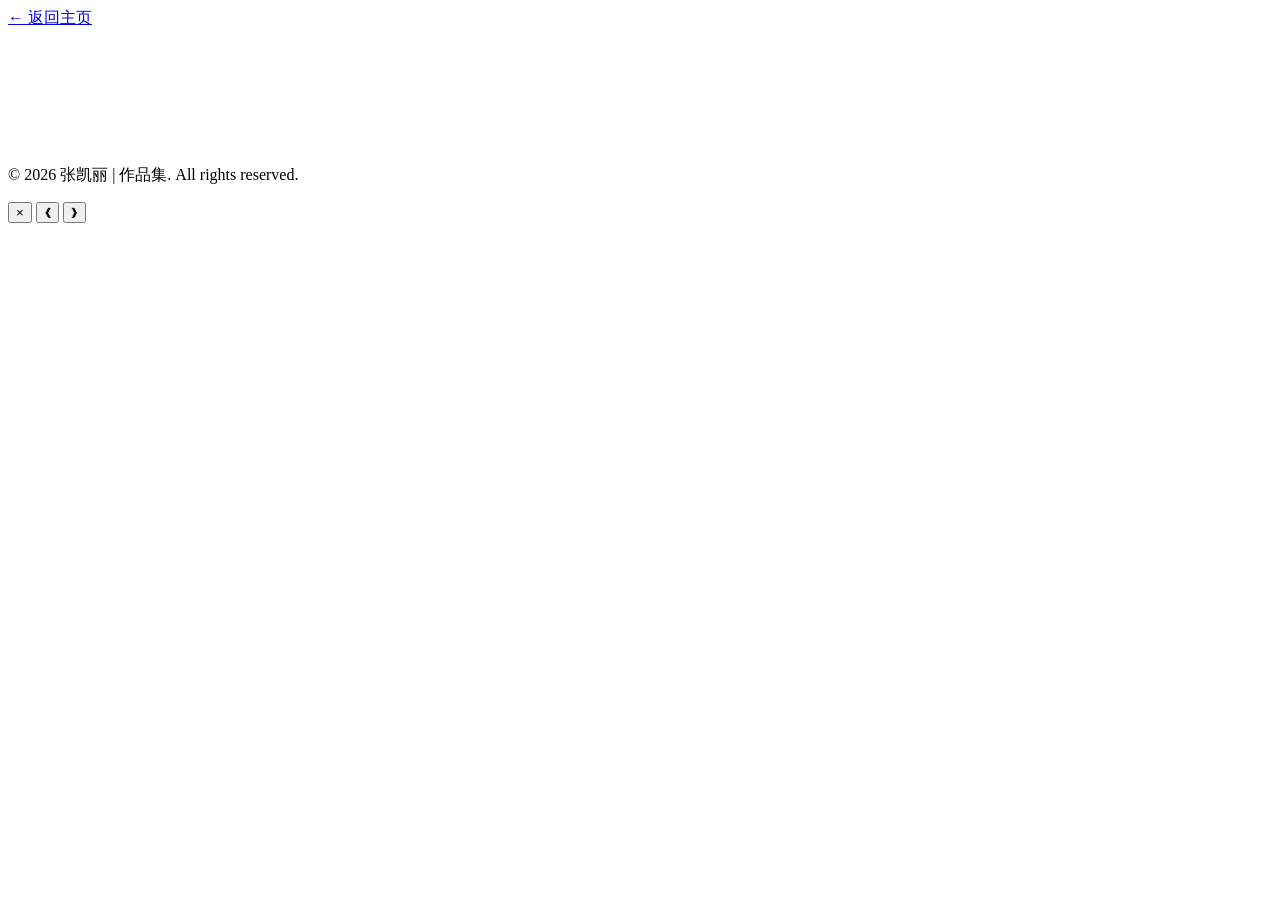
==== category.html @ 5b1434d6 "Add category.html" ====
<!DOCTYPE html>
<html lang="zh-CN">
<head>
<meta charset="UTF-8">
<meta name="viewport" content="width=device-width, initial-scale=1.0">
<title>作品集 | 分类详情</title>
<link rel="stylesheet" href="css/style.css">
</head>
<body>

<nav class="nav" id="nav">
  <div class="nav-inner">
    <a href="index.html" class="nav-back-btn" id="backLink">
      <span class="back-arrow">&#8592;</span>
      <span>返回主页</span>
    </a>
    <span id="categoryNavTitle" style="color:var(--text-secondary);font-size:0.9rem;letter-spacing:2px;"></span>
  </div>
</nav>

<section class="section" style="padding-top:120px;">
  <div class="section-inner">
    <div id="categoryHeader"></div>
    <div id="categoryContent"></div>
  </div>
</section>

<footer class="footer">
  <p>&copy; 2026 张凯丽 | 作品集. All rights reserved.</p>
</footer>

<!-- Lightbox Modal -->
<div class="modal-overlay" id="modal">
  <div class="modal-content" id="modalContent">
    <button class="modal-close" id="modalClose">&times;</button>
    <button class="modal-nav modal-prev" id="modalPrev">&#10094;</button>
    <button class="modal-nav modal-next" id="modalNext">&#10095;</button>
    <div id="modalMedia"></div>
    <div class="modal-info"><h3 id="modalTitle"></h3><p id="modalDesc"></p></div>
  </div>
</div>

<script src="js/data.js"></script>
<script src="js/category.js"></script>
</body>
</html>
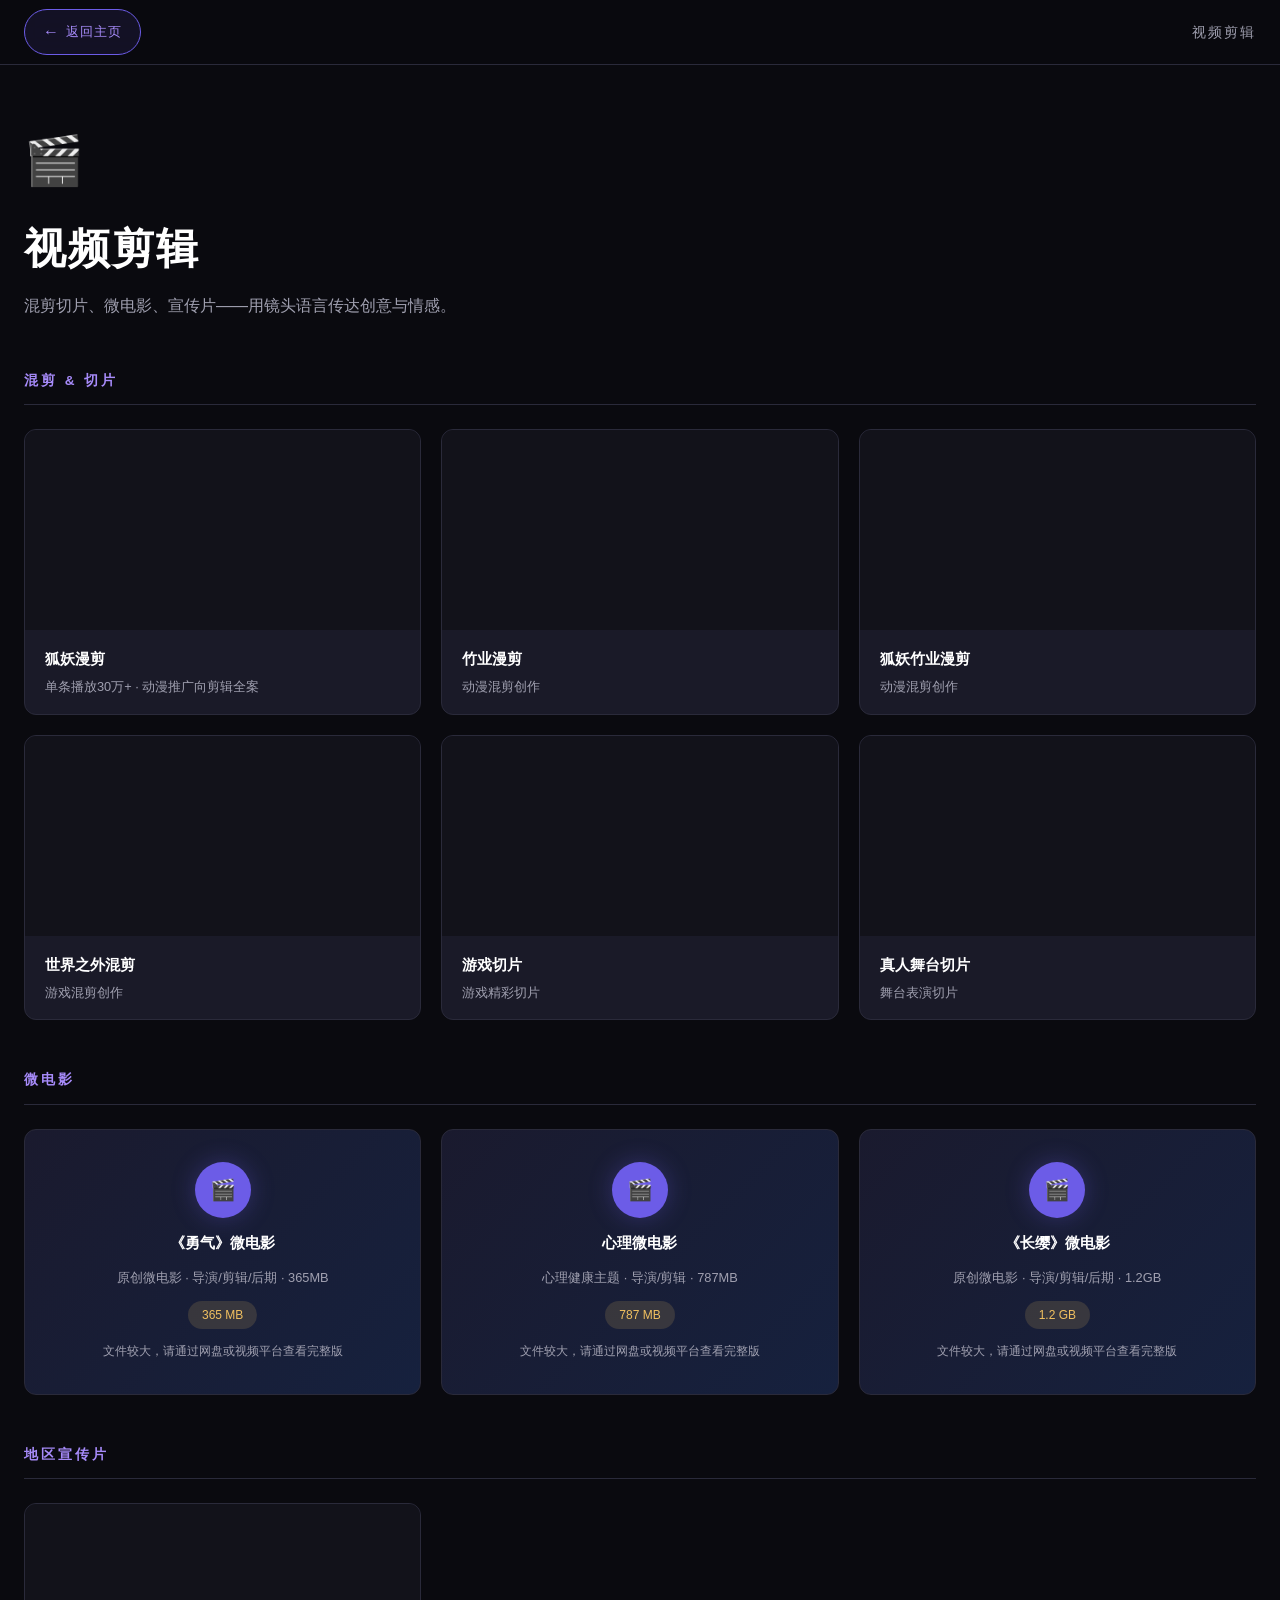
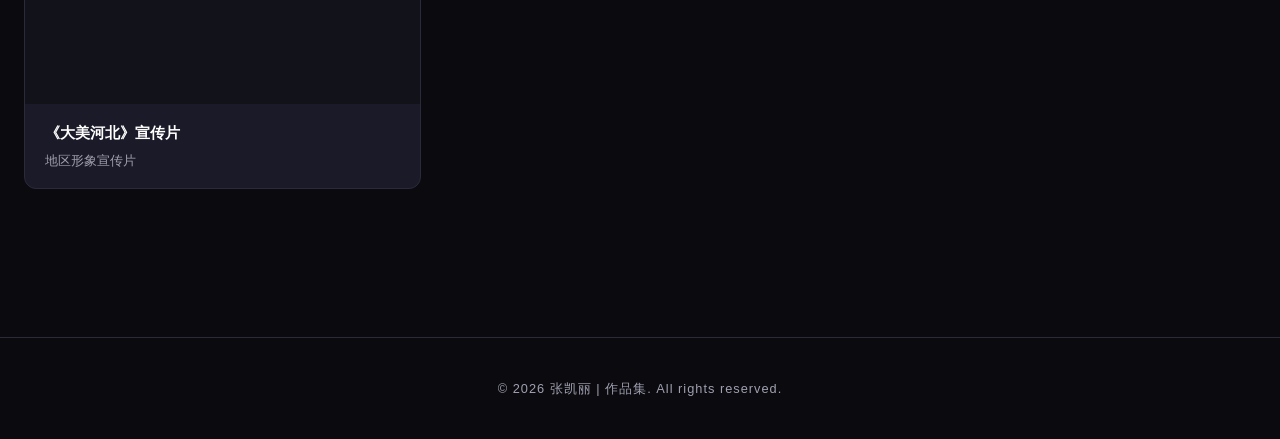
==== commit 16885934: "update category.html" ====
--- a/category.html
+++ b/category.html
@@ -42,5 +42,6 @@
 
 <script src="js/data.js"></script>
 <script src="js/category.js"></script>
+<script src="js/reveal.js"></script>
 </body>
 </html>
--- a/css/style.css
+++ b/css/style.css
@@ -0,0 +1,519 @@
+/* ========== Reset & Variables ========== */
+:root {
+  --bg: #0a0a0f;
+  --bg-secondary: #12121a;
+  --bg-card: #1a1a28;
+  --text: #e0e0e0;
+  --text-secondary: #a0a0b0;
+  --accent: #6c5ce7;
+  --accent-light: #a78bfa;
+  --accent-glow: rgba(108,92,231,0.3);
+  --gold: #f0c060;
+  --gold-glow: rgba(240,192,96,0.25);
+  --border: #2a2a3a;
+  --radius: 12px;
+  --radius-lg: 20px;
+  --transition: 0.3s cubic-bezier(0.4,0,0.2,1);
+  --font-cn: "PingFang SC","Microsoft YaHei","Noto Sans SC",sans-serif;
+  --font-display: "PingFang SC","Microsoft YaHei","Noto Serif SC",serif;
+  --max-width: 1280px;
+}
+
+*, *::before, *::after { box-sizing: border-box; margin: 0; padding: 0; }
+
+html { scroll-behavior: smooth; font-size: 16px; }
+
+body {
+  font-family: var(--font-cn);
+  background: var(--bg);
+  color: var(--text);
+  line-height: 1.7;
+  overflow-x: hidden;
+  -webkit-font-smoothing: antialiased;
+}
+
+::-webkit-scrollbar { width: 6px; }
+::-webkit-scrollbar-track { background: var(--bg); }
+::-webkit-scrollbar-thumb { background: var(--border); border-radius: 3px; }
+::-webkit-scrollbar-thumb:hover { background: var(--accent); }
+
+a { color: var(--accent-light); text-decoration: none; transition: var(--transition); }
+a:hover { color: var(--gold); }
+
+img { max-width: 100%; height: auto; display: block; }
+
+/* ========== Navigation ========== */
+.nav {
+  position: fixed; top: 0; left: 0; right: 0; z-index: 1000;
+  background: rgba(10,10,15,0.85); backdrop-filter: blur(20px);
+  border-bottom: 1px solid var(--border);
+  transition: var(--transition);
+}
+.nav-inner {
+  max-width: var(--max-width); margin: 0 auto;
+  padding: 0 24px; height: 64px;
+  display: flex; align-items: center; justify-content: space-between;
+}
+.nav-logo { font-size: 1.4rem; font-weight: 700; color: #fff; letter-spacing: 2px; }
+.nav-logo span { color: var(--accent-light); }
+.nav-links { display: flex; gap: 32px; list-style: none; }
+.nav-links a { color: var(--text-secondary); font-size: 0.9rem; font-weight: 500; letter-spacing: 1px; position: relative; }
+.nav-links a::after {
+  content: ''; position: absolute; bottom: -4px; left: 0; width: 0; height: 2px;
+  background: var(--accent-light); transition: width var(--transition);
+}
+.nav-links a:hover { color: #fff; }
+.nav-links a:hover::after { width: 100%; }
+.nav-toggle { display: none; background: none; border: none; color: #fff; font-size: 1.5rem; cursor: pointer; }
+
+/* ========== Hero ========== */
+.hero {
+  min-height: 100vh; display: flex; align-items: center; justify-content: center;
+  position: relative; overflow: hidden; padding: 120px 24px 80px;
+}
+.hero-bg {
+  position: absolute; top: 0; left: 0; right: 0; bottom: 0;
+  background: radial-gradient(ellipse at 30% 20%, var(--accent-glow) 0%, transparent 60%),
+              radial-gradient(ellipse at 70% 60%, var(--gold-glow) 0%, transparent 50%),
+              radial-gradient(ellipse at 50% 80%, rgba(108,92,231,0.08) 0%, transparent 40%);
+}
+.hero-particles { position: absolute; top: 0; left: 0; right: 0; bottom: 0; overflow: hidden; }
+.hero-particle {
+  position: absolute; width: 2px; height: 2px; background: var(--accent-light);
+  border-radius: 50%; animation: float 8s infinite ease-in-out; opacity: 0.4;
+}
+@keyframes float {
+  0%,100% { transform: translateY(0) translateX(0); }
+  25% { transform: translateY(-60px) translateX(20px); }
+  50% { transform: translateY(-20px) translateX(-20px); }
+  75% { transform: translateY(-80px) translateX(10px); }
+}
+.hero-content { position: relative; z-index: 1; text-align: center; max-width: 800px; }
+.hero-avatar {
+  width: 120px; height: 120px; border-radius: 50%; margin: 0 auto 32px;
+  background: linear-gradient(135deg, var(--accent), var(--accent-light));
+  display: flex; align-items: center; justify-content: center; font-size: 3rem;
+  box-shadow: 0 0 60px var(--accent-glow);
+}
+.hero h1 { font-size: clamp(2.4rem, 5vw, 3.8rem); font-weight: 800; color: #fff; letter-spacing: 4px; margin-bottom: 16px; }
+.hero h1 .highlight { background: linear-gradient(135deg, var(--accent-light), var(--gold)); -webkit-background-clip: text; -webkit-text-fill-color: transparent; }
+.hero .subtitle { font-size: 1.15rem; color: var(--text-secondary); letter-spacing: 6px; margin-bottom: 12px; font-weight: 300; }
+.hero .tagline { font-size: 1rem; color: var(--text-secondary); max-width: 560px; margin: 0 auto 40px; line-height: 1.8; }
+.hero-tags { display: flex; flex-wrap: wrap; gap: 12px; justify-content: center; margin-bottom: 48px; }
+.hero-tag {
+  display: inline-block;
+  padding: 8px 20px; border-radius: 100px; font-size: 0.85rem; letter-spacing: 1px;
+  background: var(--bg-card); border: 1px solid var(--border); color: var(--text-secondary);
+  transition: var(--transition); text-decoration: none;
+  -webkit-tap-highlight-color: transparent; outline: none;
+}
+.hero-tag:active {
+  background: var(--accent); color: #fff; border-color: var(--accent);
+  transform: scale(0.96);
+}
+.hero-tag:hover { border-color: var(--accent); color: var(--accent-light); transform: translateY(-2px); }
+.hero-scroll {
+  position: absolute; bottom: 40px; left: 50%; transform: translateX(-50%);
+  color: var(--text-secondary); font-size: 0.8rem; letter-spacing: 2px;
+  display: flex; flex-direction: column; align-items: center; gap: 8px; animation: bounce 2s infinite;
+}
+.hero-scroll::after { content: ''; width: 1px; height: 40px; background: var(--border); }
+@keyframes bounce { 0%,100% { transform: translateX(-50%) translateY(0); } 50% { transform: translateX(-50%) translateY(-10px); } }
+
+/* ========== Section Common ========== */
+.section { padding: 100px 24px; }
+.section-inner { max-width: var(--max-width); margin: 0 auto; }
+.section-label { font-size: 0.8rem; letter-spacing: 4px; color: var(--accent-light); text-transform: uppercase; margin-bottom: 8px; }
+.section-title { font-size: clamp(1.8rem, 3.5vw, 2.6rem); font-weight: 700; color: #fff; margin-bottom: 16px; letter-spacing: 2px; }
+.section-desc { color: var(--text-secondary); font-size: 1rem; max-width: 600px; margin-bottom: 56px; line-height: 1.8; }
+
+/* ========== Filter ========== */
+.filter-bar { display: flex; flex-wrap: wrap; gap: 10px; margin-bottom: 48px; }
+.filter-btn {
+  padding: 10px 24px; border-radius: 100px; font-size: 0.85rem;
+  background: transparent; border: 1px solid var(--border); color: var(--text-secondary);
+  cursor: pointer; transition: var(--transition); letter-spacing: 1px; font-family: var(--font-cn);
+}
+.filter-btn:hover, .filter-btn.active {
+  border-color: var(--accent); color: #fff; background: var(--accent);
+  box-shadow: 0 4px 20px var(--accent-glow);
+}
+
+/* ========== Portfolio Grid ========== */
+.portfolio-grid { display: grid; grid-template-columns: repeat(auto-fill, minmax(360px, 1fr)); gap: 24px; }
+.portfolio-card {
+  background: var(--bg-card); border: 1px solid var(--border); border-radius: var(--radius-lg);
+  overflow: hidden; cursor: pointer; transition: var(--transition); position: relative;
+}
+.portfolio-card:hover { border-color: var(--accent); transform: translateY(-6px); box-shadow: 0 20px 60px rgba(0,0,0,0.4); }
+.card-thumb { width: 100%; height: 220px; object-fit: cover; background: var(--bg-secondary); }
+.card-thumb-placeholder {
+  width: 100%; height: 220px; display: flex; align-items: center; justify-content: center;
+  background: linear-gradient(135deg, var(--bg-card), var(--bg-secondary));
+  font-size: 3rem; color: var(--border);
+}
+.card-body { padding: 20px 24px 24px; }
+.card-category { font-size: 0.75rem; letter-spacing: 2px; color: var(--accent-light); margin-bottom: 6px; text-transform: uppercase; }
+.card-title { font-size: 1.1rem; font-weight: 600; color: #fff; margin-bottom: 8px; }
+.card-desc { font-size: 0.85rem; color: var(--text-secondary); line-height: 1.6; display: -webkit-box; -webkit-line-clamp: 2; -webkit-box-orient: vertical; overflow: hidden; }
+.card-badge {
+  position: absolute; top: 16px; right: 16px; padding: 4px 12px; border-radius: 100px;
+  font-size: 0.7rem; letter-spacing: 1px; background: rgba(0,0,0,0.7); color: var(--gold);
+  backdrop-filter: blur(10px);
+}
+
+/* ========== Video Section ========== */
+.video-showcase { display: grid; grid-template-columns: repeat(auto-fill, minmax(400px, 1fr)); gap: 32px; }
+.video-card {
+  background: var(--bg-card); border: 1px solid var(--border); border-radius: var(--radius-lg);
+  overflow: hidden; transition: var(--transition);
+}
+.video-card:hover { border-color: var(--accent); }
+.video-card video { width: 100%; display: block; background: #000; border-radius: var(--radius-lg) var(--radius-lg) 0 0; }
+.video-info { padding: 20px 24px; }
+.video-info h3 { font-size: 1.05rem; font-weight: 600; color: #fff; margin-bottom: 6px; }
+.video-info p { font-size: 0.85rem; color: var(--text-secondary); }
+
+/* ========== Lightbox / Modal ========== */
+.modal-overlay {
+  position: fixed; top: 0; left: 0; right: 0; bottom: 0; z-index: 9999;
+  background: rgba(0,0,0,0.92); backdrop-filter: blur(8px);
+  display: flex; align-items: center; justify-content: center;
+  opacity: 0; pointer-events: none; transition: opacity var(--transition);
+}
+.modal-overlay.active { opacity: 1; pointer-events: auto; }
+.modal-content {
+  position: relative; max-width: 90vw; max-height: 90vh;
+  background: var(--bg-card); border: 1px solid var(--border); border-radius: var(--radius-lg);
+  overflow: hidden; display: flex; flex-direction: column;
+}
+.modal-content img, .modal-content video { max-width: 90vw; max-height: 75vh; object-fit: contain; }
+.modal-info { padding: 20px 28px; }
+.modal-info h3 { font-size: 1.2rem; color: #fff; margin-bottom: 6px; }
+.modal-info p { font-size: 0.9rem; color: var(--text-secondary); }
+.modal-close {
+  position: absolute; top: 12px; right: 16px; width: 40px; height: 40px;
+  border-radius: 50%; background: rgba(0,0,0,0.6); border: none; color: #fff;
+  font-size: 1.3rem; cursor: pointer; display: flex; align-items: center; justify-content: center;
+  transition: var(--transition); z-index: 10;
+}
+.modal-close:hover { background: var(--accent); }
+.modal-nav {
+  position: absolute; top: 50%; transform: translateY(-50%); width: 48px; height: 48px;
+  border-radius: 50%; background: rgba(0,0,0,0.6); border: none; color: #fff;
+  font-size: 1.5rem; cursor: pointer; display: flex; align-items: center; justify-content: center;
+  transition: var(--transition);
+}
+.modal-nav:hover { background: var(--accent); }
+.modal-prev { left: 16px; }
+.modal-next { right: 16px; }
+
+/* ========== Document Cards ========== */
+.doc-grid { display: grid; grid-template-columns: repeat(auto-fill, minmax(280px, 1fr)); gap: 20px; }
+.doc-card {
+  background: var(--bg-card); border: 1px solid var(--border); border-radius: var(--radius);
+  padding: 28px; transition: var(--transition); cursor: pointer; text-align: center;
+}
+.doc-card:hover { border-color: var(--accent); transform: translateY(-4px); box-shadow: 0 12px 40px rgba(0,0,0,0.3); }
+.doc-icon { font-size: 2.8rem; margin-bottom: 16px; }
+.doc-card h3 { font-size: 1rem; color: #fff; margin-bottom: 6px; }
+.doc-card p { font-size: 0.8rem; color: var(--text-secondary); }
+.doc-type { display: inline-block; padding: 3px 12px; border-radius: 100px; font-size: 0.7rem; letter-spacing: 1px; background: rgba(108,92,231,0.15); color: var(--accent-light); margin-top: 12px; }
+
+/* ========== Image Gallery ========== */
+.gallery { display: grid; grid-template-columns: repeat(auto-fill, minmax(240px, 1fr)); gap: 16px; }
+.gallery-item {
+  border-radius: var(--radius); overflow: hidden; cursor: pointer; position: relative;
+  aspect-ratio: 4/3; background: var(--bg-card); border: 1px solid var(--border);
+  transition: var(--transition);
+}
+.gallery-item:hover { border-color: var(--accent); transform: scale(1.03); z-index: 2; }
+.gallery-item img { width: 100%; height: 100%; object-fit: cover; }
+
+/* ========== Video Large Placeholder ========== */
+.video-placeholder {
+  background: linear-gradient(135deg, #1a1a2e, #16213e); border: 1px solid var(--border);
+  border-radius: var(--radius); padding: 40px 24px; text-align: center;
+  display: flex; flex-direction: column; align-items: center; gap: 16px;
+}
+.video-placeholder .play-icon {
+  width: 64px; height: 64px; border-radius: 50%; background: var(--accent);
+  display: flex; align-items: center; justify-content: center; font-size: 1.5rem;
+  box-shadow: 0 0 30px var(--accent-glow);
+}
+.video-placeholder h3 { color: #fff; font-size: 1rem; }
+.video-placeholder p { color: var(--text-secondary); font-size: 0.85rem; }
+.video-placeholder .size-tag {
+  padding: 4px 14px; border-radius: 100px; font-size: 0.75rem;
+  background: rgba(240,192,96,0.15); color: var(--gold);
+}
+
+/* ========== About ========== */
+.about-grid { display: grid; grid-template-columns: 1fr 1fr; gap: 60px; align-items: center; }
+.about-text p { color: var(--text-secondary); margin-bottom: 20px; font-size: 0.95rem; line-height: 1.9; }
+.about-text .highlight-text { color: var(--accent-light); font-weight: 500; }
+.skill-tags { display: flex; flex-wrap: wrap; gap: 10px; margin-top: 24px; }
+.skill-tag {
+  padding: 8px 18px; border-radius: 6px; font-size: 0.8rem; letter-spacing: 1px;
+  background: rgba(108,92,231,0.1); border: 1px solid rgba(108,92,231,0.25); color: var(--accent-light);
+}
+.about-stats { display: grid; grid-template-columns: 1fr 1fr; gap: 20px; }
+.stat-card {
+  background: var(--bg-card); border: 1px solid var(--border); border-radius: var(--radius);
+  padding: 32px 24px; text-align: center; transition: var(--transition);
+}
+.stat-card:hover { border-color: var(--accent); }
+.stat-number { font-size: 2.4rem; font-weight: 800; color: #fff; background: linear-gradient(135deg, var(--accent-light), var(--gold)); -webkit-background-clip: text; -webkit-text-fill-color: transparent; }
+.stat-label { font-size: 0.8rem; color: var(--text-secondary); margin-top: 4px; letter-spacing: 1px; }
+
+/* ========== Category Cards (Main Page) ========== */
+.category-grid {
+  display: grid;
+  grid-template-columns: repeat(3, 1fr);
+  gap: 24px;
+}
+.category-card {
+  background: var(--bg-card); border: 1px solid var(--border); border-radius: var(--radius-lg);
+  overflow: hidden; cursor: pointer; transition: var(--transition); position: relative;
+  display: flex; flex-direction: column; text-decoration: none; color: inherit;
+}
+.category-card:hover {
+  border-color: var(--accent); transform: translateY(-6px);
+  box-shadow: 0 20px 60px rgba(0,0,0,0.4);
+}
+.category-card-thumb {
+  width: 100%; height: 200px; object-fit: cover; background: var(--bg-secondary);
+}
+.category-card-thumb.placeholder {
+  display: flex; align-items: center; justify-content: center;
+  font-size: 4rem; background: linear-gradient(135deg, rgba(108,92,231,0.15), rgba(240,192,96,0.08));
+}
+.category-card-thumb video {
+  width: 100%; height: 100%; object-fit: cover; pointer-events: none;
+}
+.category-card-body { padding: 24px; flex: 1; display: flex; flex-direction: column; }
+.category-card-body .cat-icon { font-size: 1.5rem; margin-bottom: 8px; }
+.category-card-body h3 { font-size: 1.15rem; font-weight: 700; color: #fff; margin-bottom: 6px; }
+.category-card-body p { font-size: 0.85rem; color: var(--text-secondary); line-height: 1.6; flex: 1; }
+.category-card-body .cat-count {
+  display: inline-block; margin-top: 12px; font-size: 0.75rem; letter-spacing: 1px;
+  color: var(--accent-light);
+}
+.category-card-featured {
+  margin-top: 12px; padding: 12px 16px; background: rgba(108,92,231,0.08);
+  border-radius: var(--radius); border-left: 2px solid var(--accent);
+}
+.category-card-featured .feat-label { font-size: 0.7rem; letter-spacing: 1px; color: var(--accent-light); }
+.category-card-featured .feat-title { font-size: 0.85rem; color: #fff; margin-top: 2px; }
+.category-card-featured .feat-desc { font-size: 0.75rem; color: var(--text-secondary); margin-top: 2px; }
+
+/* ========== Category Sub-Page ========== */
+.nav-back-btn {
+  display: inline-flex; align-items: center; gap: 6px;
+  padding: 8px 18px; border-radius: 100px;
+  border: 1px solid var(--accent); color: var(--accent-light);
+  font-size: 0.82rem; letter-spacing: 1px; text-decoration: none;
+  transition: var(--transition);
+  background: rgba(108,92,231,0.1);
+  -webkit-tap-highlight-color: transparent; outline: none;
+}
+.nav-back-btn:hover {
+  background: var(--accent); color: #fff;
+  box-shadow: 0 0 20px var(--accent-glow);
+}
+.nav-back-btn:active {
+  background: var(--accent); color: #fff;
+  transform: scale(0.95);
+}
+.nav-back-btn .back-arrow { font-size: 1rem; transition: var(--transition); }
+.nav-back-btn:hover .back-arrow { transform: translateX(-2px); }
+
+.back-btn {
+  display: inline-flex; align-items: center; gap: 8px;
+  padding: 12px 24px; border-radius: 100px;
+  border: 1px solid var(--accent); color: var(--accent-light);
+  font-size: 0.9rem; letter-spacing: 1px; text-decoration: none;
+  transition: var(--transition); margin-bottom: 32px;
+  background: rgba(108,92,231,0.08);
+}
+.back-btn:hover {
+  background: var(--accent); color: #fff;
+  box-shadow: 0 4px 20px var(--accent-glow);
+  transform: translateX(-4px);
+}
+.back-btn .back-arrow { font-size: 1.1rem; transition: var(--transition); }
+.back-btn:hover .back-arrow { transform: translateX(-3px); }
+
+.cat-header { margin-bottom: 48px; }
+.cat-header .cat-icon { font-size: 3rem; margin-bottom: 12px; }
+.cat-header h2 { font-size: clamp(1.8rem, 4vw, 2.6rem); font-weight: 700; color: #fff; letter-spacing: 2px; }
+.cat-header p { color: var(--text-secondary); font-size: 1rem; margin-top: 8px; line-height: 1.8; max-width: 600px; }
+
+.cat-group { margin-bottom: 48px; }
+.cat-group-label {
+  font-size: 0.85rem; letter-spacing: 3px; color: var(--accent-light);
+  padding-bottom: 12px; border-bottom: 1px solid var(--border); margin-bottom: 24px;
+}
+
+.cat-item-grid {
+  display: grid;
+  grid-template-columns: repeat(auto-fill, minmax(320px, 1fr));
+  gap: 20px;
+}
+.cat-item-card {
+  background: var(--bg-card); border: 1px solid var(--border); border-radius: var(--radius);
+  overflow: hidden; cursor: pointer; transition: var(--transition);
+}
+.cat-item-card:hover { border-color: var(--accent); transform: translateY(-4px); }
+.cat-item-thumb {
+  width: 100%; height: 200px; object-fit: cover; background: var(--bg-secondary);
+  display: flex; align-items: center; justify-content: center;
+}
+.cat-item-thumb video { width: 100%; height: 100%; object-fit: cover; pointer-events: none; }
+.cat-item-thumb .thumb-icon { font-size: 3rem; }
+.cat-item-info { padding: 16px 20px; }
+.cat-item-info h4 { font-size: 0.95rem; font-weight: 600; color: #fff; margin-bottom: 4px; }
+.cat-item-info p { font-size: 0.8rem; color: var(--text-secondary); }
+
+.cat-item-gallery { position: relative; }
+
+/* Gallery Grid View (in modal) */
+.gallery-grid-view {
+  display: flex;
+  flex-wrap: wrap;
+  gap: 12px;
+  padding: 16px;
+  max-height: 70vh;
+  overflow-y: auto;
+  max-width: 85vw;
+  align-items: flex-start;
+}
+.gallery-grid-cell {
+  width: calc(33.333% - 8px);
+  display: flex;
+  flex-direction: column;
+  gap: 12px;
+  border-radius: var(--radius);
+}
+.gallery-grid-item {
+  border-radius: var(--radius);
+  overflow: hidden;
+  background: var(--bg-secondary);
+  border: 1px solid var(--border);
+}
+.gallery-grid-item.single { flex: 1; }
+.gallery-grid-item.pair { flex: 1; }
+.gallery-grid-item img {
+  width: 100%;
+  height: 100%;
+  display: block;
+  object-fit: contain;
+  min-height: 120px;
+}
+
+.gallery-badge {
+  position: absolute; top: 12px; right: 12px;
+  padding: 5px 14px; border-radius: 100px;
+  font-size: 0.75rem; letter-spacing: 1px;
+  background: var(--accent); color: #fff;
+  box-shadow: 0 2px 12px var(--accent-glow);
+}
+
+/* Video lazy load placeholder */
+.video-thumb {
+  background: linear-gradient(135deg, #1a1a2e, #16213e);
+  position: relative; cursor: pointer;
+}
+.video-play-btn {
+  position: absolute; top: 50%; left: 50%; transform: translate(-50%, -50%);
+  width: 48px; height: 48px; border-radius: 50%;
+  background: rgba(108,92,231,0.8); color: #fff;
+  display: flex; align-items: center; justify-content: center;
+  font-size: 1rem; box-shadow: 0 0 20px var(--accent-glow);
+  pointer-events: none; transition: var(--transition);
+}
+.cat-item-card:hover .video-play-btn { background: var(--accent); transform: translate(-50%, -50%) scale(1.1); }
+
+.cat-item-placeholder {
+  background: linear-gradient(135deg, #1a1a2e, #16213e); border: 1px solid var(--border);
+  border-radius: var(--radius); padding: 32px 24px; text-align: center;
+  display: flex; flex-direction: column; align-items: center; gap: 12px;
+}
+.cat-item-placeholder .ph-icon {
+  width: 56px; height: 56px; border-radius: 50%; background: var(--accent);
+  display: flex; align-items: center; justify-content: center; font-size: 1.3rem;
+  box-shadow: 0 0 25px var(--accent-glow);
+}
+.cat-item-placeholder h4 { color: #fff; font-size: 0.95rem; }
+.cat-item-placeholder p { color: var(--text-secondary); font-size: 0.8rem; }
+.cat-item-placeholder .size-tag {
+  padding: 4px 14px; border-radius: 100px; font-size: 0.75rem;
+  background: rgba(240,192,96,0.15); color: var(--gold);
+}
+
+.cat-doc-grid {
+  display: grid;
+  grid-template-columns: repeat(auto-fill, minmax(260px, 1fr));
+  gap: 16px;
+}
+.cat-doc-card {
+  background: var(--bg-card); border: 1px solid var(--border); border-radius: var(--radius);
+  padding: 24px; transition: var(--transition); text-decoration: none; color: inherit;
+  display: flex; flex-direction: column; align-items: center; text-align: center; gap: 8px;
+}
+.cat-doc-card:hover { border-color: var(--accent); transform: translateY(-4px); }
+.cat-doc-card .doc-icon { font-size: 2.4rem; }
+.cat-doc-card h4 { font-size: 0.9rem; color: #fff; }
+.cat-doc-card p { font-size: 0.78rem; color: var(--text-secondary); }
+.cat-doc-card .doc-type {
+  display: inline-block; padding: 3px 12px; border-radius: 100px; font-size: 0.7rem;
+  letter-spacing: 1px; background: rgba(108,92,231,0.15); color: var(--accent-light); margin-top: 4px;
+}
+
+/* ========== Contact ========== */
+.contact { text-align: center; }
+.contact-links { display: flex; gap: 20px; justify-content: center; flex-wrap: wrap; margin-top: 32px; }
+.contact-link {
+  padding: 14px 32px; border-radius: 100px; font-size: 0.9rem; letter-spacing: 1px;
+  border: 1px solid var(--border); color: var(--text); transition: var(--transition);
+  display: flex; align-items: center; gap: 8px; text-decoration: none;
+  -webkit-tap-highlight-color: transparent; outline: none; overflow: hidden;
+}
+.contact-link:hover { border-color: var(--accent); color: var(--accent-light); background: var(--bg-card); }
+.contact-link:active { background: var(--accent); color: #fff; border-color: var(--accent); transform: scale(0.96); }
+
+/* ========== Footer ========== */
+.footer { padding: 40px 24px; border-top: 1px solid var(--border); text-align: center; }
+.footer p { color: var(--text-secondary); font-size: 0.8rem; letter-spacing: 1px; }
+
+/* ========== Responsive ========== */
+@media (max-width: 768px) {
+  .nav-links { display: none; position: absolute; top: 64px; left: 0; right: 0;
+    background: var(--bg); flex-direction: column; padding: 24px; gap: 16px;
+    border-bottom: 1px solid var(--border);
+  }
+  .nav-links.open { display: flex; }
+  .nav-toggle { display: block; }
+  .about-grid { grid-template-columns: 1fr; gap: 40px; }
+  .category-grid { grid-template-columns: 1fr; }
+  .cat-item-grid { grid-template-columns: 1fr; }
+  .cat-doc-grid { grid-template-columns: 1fr; }
+  .video-showcase { grid-template-columns: 1fr; }
+  .gallery { grid-template-columns: repeat(2, 1fr); }
+  .about-stats { grid-template-columns: 1fr 1fr; }
+  .modal-content { max-width: 95vw; }
+  .modal-nav { width: 36px; height: 36px; font-size: 1.2rem; }
+  .gallery-grid-cell { width: calc(50% - 6px); }
+  .gallery-grid-view { max-width: 95vw; }
+}
+
+@media (max-width: 480px) {
+  .hero h1 { font-size: 1.8rem; letter-spacing: 2px; }
+  .section { padding: 60px 16px; }
+  .filter-bar { gap: 6px; }
+  .filter-btn { padding: 8px 16px; font-size: 0.75rem; }
+  .gallery { grid-template-columns: 1fr 1fr; gap: 8px; }
+  .category-grid { grid-template-columns: 1fr; }
+  .cat-item-grid { grid-template-columns: 1fr; }
+  .gallery-grid-cell { width: 100%; }
+}
